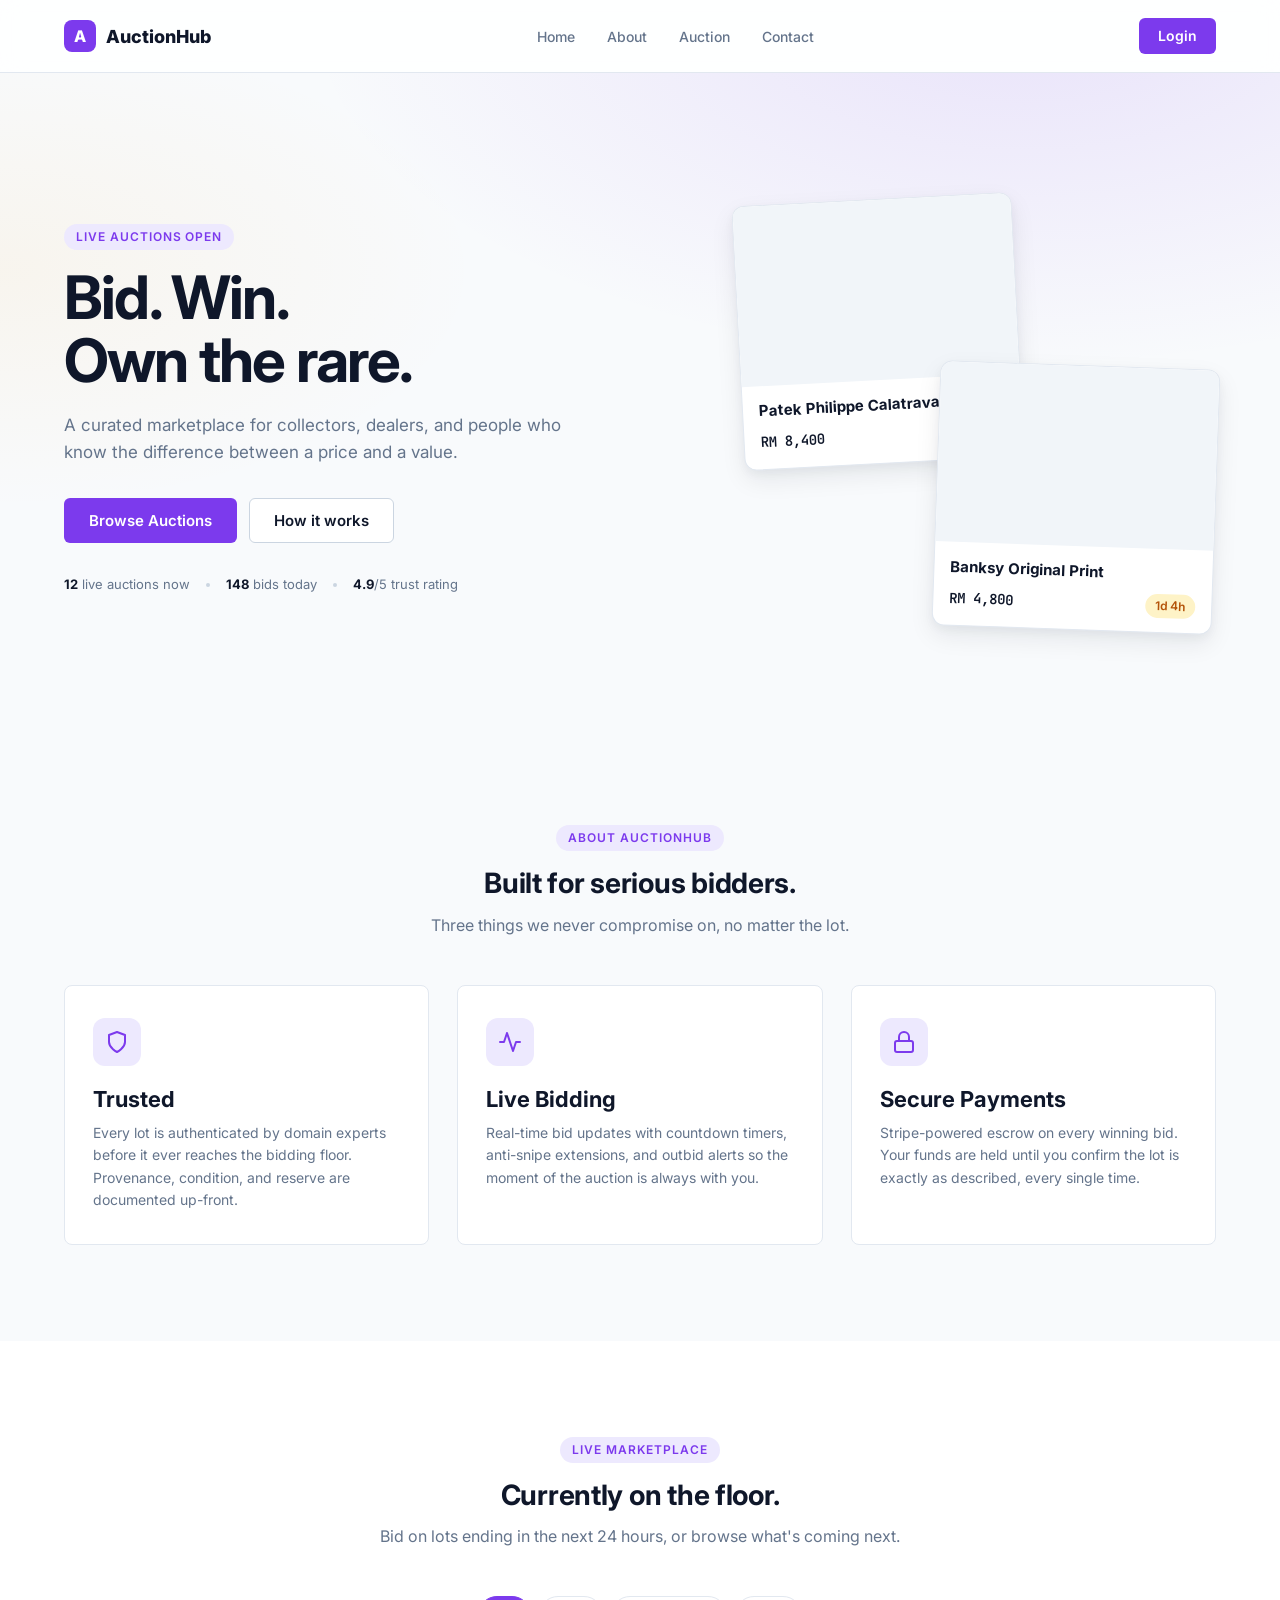
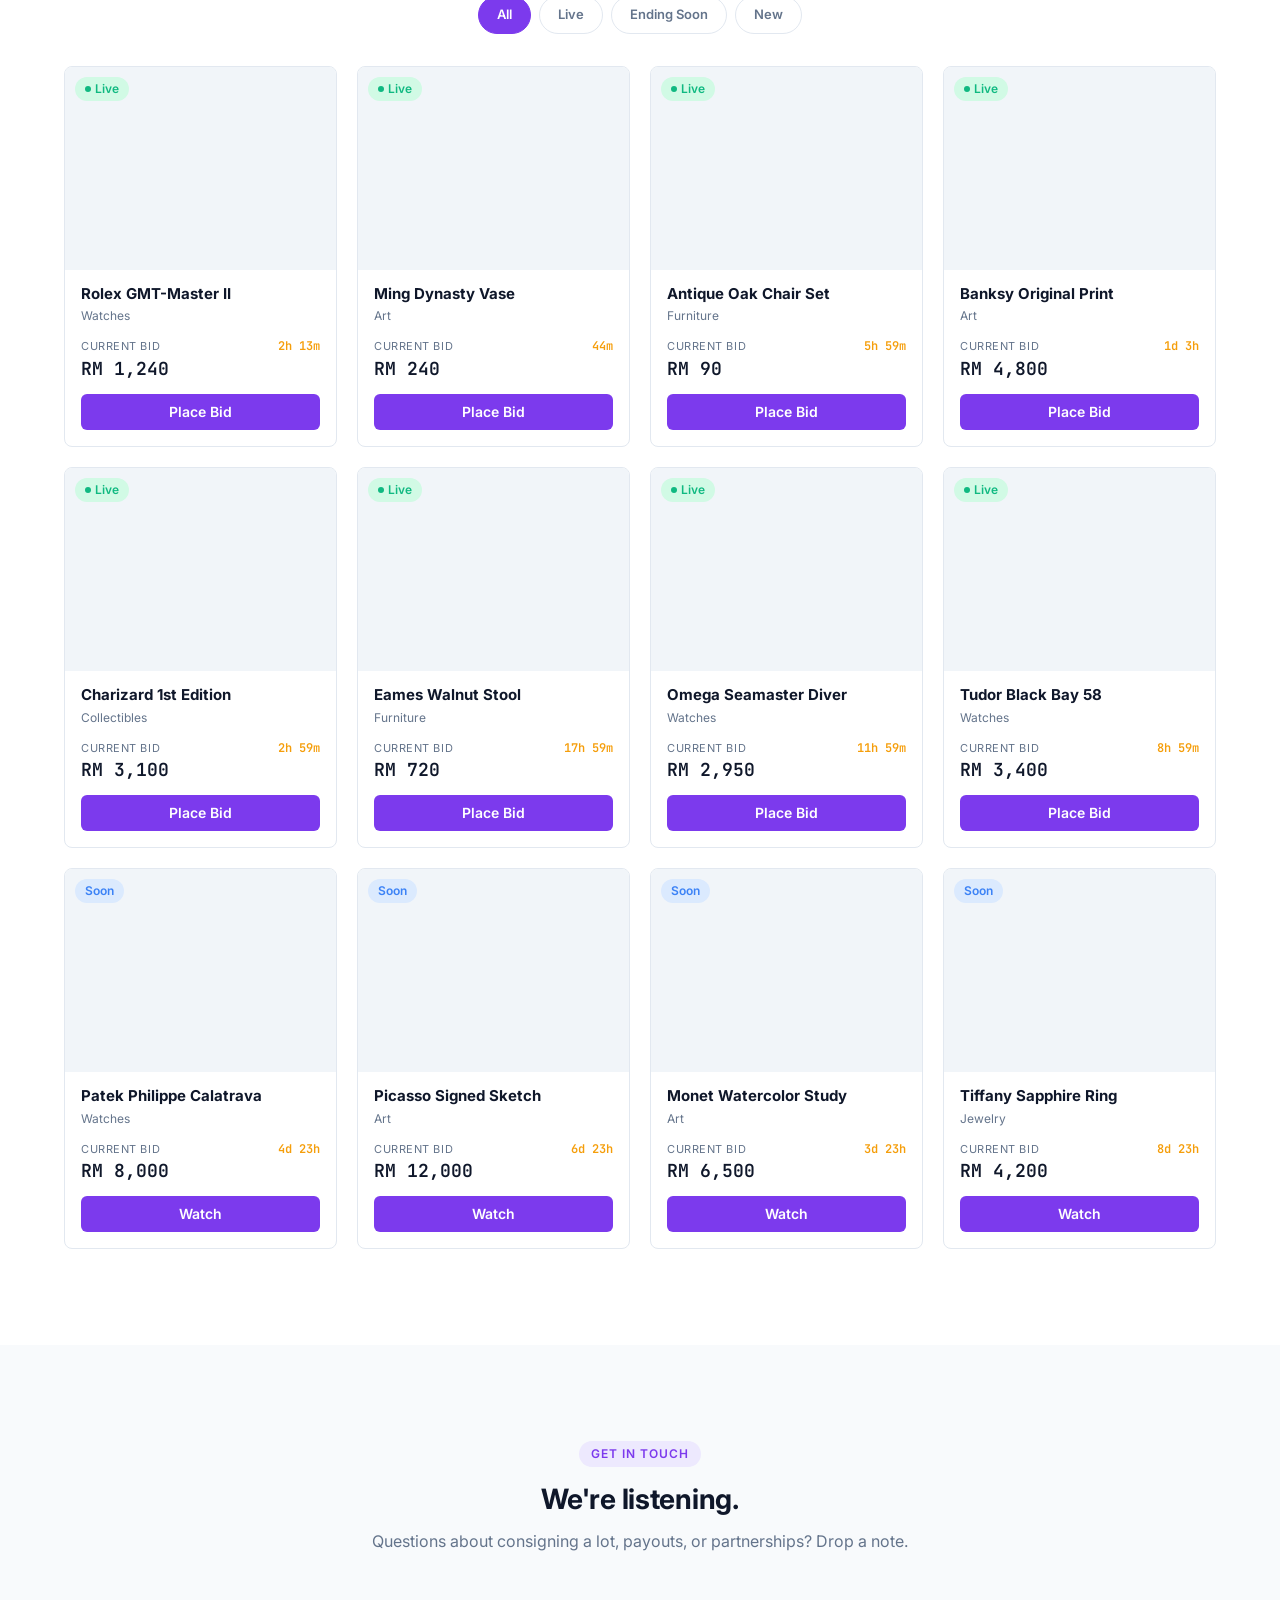
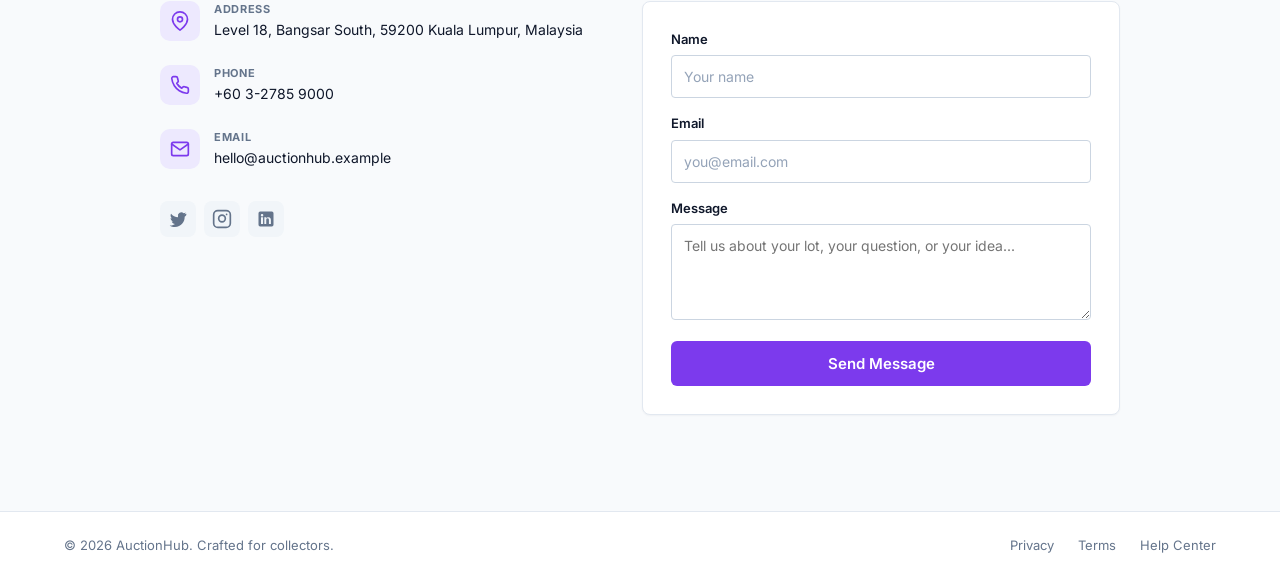
==== admin/auctions.html @ 9afc7650 "[Phase 4/Task 4] Auctions HTML - Live/Scheduled/Ended tabs, clickable rows, detail modal with bid hi" ====
<!DOCTYPE html>
<html lang="en">
<head>
  <meta charset="UTF-8" />
  <meta name="viewport" content="width=device-width, initial-scale=1.0" />
  <title>Auctions — AuctionHub Admin</title>

  <link rel="preconnect" href="https://fonts.googleapis.com" />
  <link rel="preconnect" href="https://fonts.gstatic.com" crossorigin />
  <link href="https://fonts.googleapis.com/css2?family=Inter:wght@400;500;600;700;800&family=JetBrains+Mono:wght@400;500;600&display=swap" rel="stylesheet" />

  <link rel="stylesheet" href="../assets/css/shared.css" />
  <link rel="stylesheet" href="../assets/css/admin.css" />

  <script src="../assets/js/auth.js"></script>
  <script>guardAdmin();</script>
</head>
<body>

<div class="app">

  <div class="sidebar-backdrop" id="sidebar-backdrop"></div>
  <aside class="sidebar" id="sidebar">
    <div class="sidebar-brand"><span class="brand-mark">A</span><span>AuctionHub</span></div>
    <nav class="sidebar-nav">
      <a class="snav-item" href="dashboard.html"><svg class="icon" viewBox="0 0 24 24" fill="none" stroke="currentColor" stroke-width="2" stroke-linecap="round" stroke-linejoin="round"><path d="m3 9 9-7 9 7v11a2 2 0 0 1-2 2H5a2 2 0 0 1-2-2z"/><polyline points="9 22 9 12 15 12 15 22"/></svg>Main</a>
      <a class="snav-item" href="analytics.html"><svg class="icon" viewBox="0 0 24 24" fill="none" stroke="currentColor" stroke-width="2" stroke-linecap="round" stroke-linejoin="round"><line x1="12" y1="20" x2="12" y2="10"/><line x1="18" y1="20" x2="18" y2="4"/><line x1="6" y1="20" x2="6" y2="16"/></svg>Analytics</a>
      <a class="snav-item" href="products.html"><svg class="icon" viewBox="0 0 24 24" fill="none" stroke="currentColor" stroke-width="2" stroke-linecap="round" stroke-linejoin="round"><path d="M21 16V8a2 2 0 0 0-1-1.73l-7-4a2 2 0 0 0-2 0l-7 4A2 2 0 0 0 3 8v8a2 2 0 0 0 1 1.73l7 4a2 2 0 0 0 2 0l7-4A2 2 0 0 0 21 16z"/><polyline points="3.27 6.96 12 12.01 20.73 6.96"/><line x1="12" y1="22.08" x2="12" y2="12"/></svg>Products</a>
      <a class="snav-item is-active" href="auctions.html"><svg class="icon" viewBox="0 0 24 24" fill="none" stroke="currentColor" stroke-width="2" stroke-linecap="round" stroke-linejoin="round"><path d="m14 13-7.5 7.5c-.83.83-2.17.83-3 0a2.12 2.12 0 0 1 0-3L11 10"/><path d="m16 16 6-6"/><path d="m8 8 6-6"/><path d="m9 7 8 8"/><path d="m21 11-8-8"/></svg>Auctions</a>
      <a class="snav-item" href="orders.html"><svg class="icon" viewBox="0 0 24 24" fill="none" stroke="currentColor" stroke-width="2" stroke-linecap="round" stroke-linejoin="round"><path d="M14 2H6a2 2 0 0 0-2 2v16a2 2 0 0 0 2 2h12a2 2 0 0 0 2-2V8z"/><polyline points="14 2 14 8 20 8"/><line x1="16" y1="13" x2="8" y2="13"/><line x1="16" y1="17" x2="8" y2="17"/><polyline points="10 9 9 9 8 9"/></svg>Orders</a>
      <a class="snav-item" href="settings.html"><svg class="icon" viewBox="0 0 24 24" fill="none" stroke="currentColor" stroke-width="2" stroke-linecap="round" stroke-linejoin="round"><circle cx="12" cy="12" r="3"/><path d="M19.4 15a1.65 1.65 0 0 0 .33 1.82l.06.06a2 2 0 0 1 0 2.83 2 2 0 0 1-2.83 0l-.06-.06a1.65 1.65 0 0 0-1.82-.33 1.65 1.65 0 0 0-1 1.51V21a2 2 0 0 1-2 2 2 2 0 0 1-2-2v-.09A1.65 1.65 0 0 0 9 19.4a1.65 1.65 0 0 0-1.82.33l-.06.06a2 2 0 0 1-2.83 0 2 2 0 0 1 0-2.83l.06-.06a1.65 1.65 0 0 0 .33-1.82 1.65 1.65 0 0 0-1.51-1H3a2 2 0 0 1-2-2 2 2 0 0 1 2-2h.09A1.65 1.65 0 0 0 4.6 9a1.65 1.65 0 0 0-.33-1.82l-.06-.06a2 2 0 0 1 0-2.83 2 2 0 0 1 2.83 0l.06.06a1.65 1.65 0 0 0 1.82.33H9a1.65 1.65 0 0 0 1-1.51V3a2 2 0 0 1 2-2 2 2 0 0 1 2 2v.09a1.65 1.65 0 0 0 1 1.51 1.65 1.65 0 0 0 1.82-.33l.06-.06a2 2 0 0 1 2.83 0 2 2 0 0 1 0 2.83l-.06.06a1.65 1.65 0 0 0-.33 1.82V9a1.65 1.65 0 0 0 1.51 1H21a2 2 0 0 1 2 2 2 2 0 0 1-2 2h-.09a1.65 1.65 0 0 0-1.51 1z"/></svg>Settings</a>
    </nav>
    <div class="sidebar-foot">
      <div class="user-chip">
        <div class="user-avatar" id="user-initial">A</div>
        <div class="user-info">
          <div class="user-name" id="user-email">admin@gmail.com</div>
          <div class="user-role">Administrator</div>
        </div>
        <button class="logout-btn" id="logout-btn" aria-label="Logout"><svg class="icon" viewBox="0 0 24 24" fill="none" stroke="currentColor" stroke-width="2" stroke-linecap="round" stroke-linejoin="round"><path d="M9 21H5a2 2 0 0 1-2-2V5a2 2 0 0 1 2-2h4"/><polyline points="16 17 21 12 16 7"/><line x1="21" y1="12" x2="9" y2="12"/></svg></button>
      </div>
    </div>
  </aside>

  <div class="main">
    <header class="topbar">
      <div class="topbar-left">
        <button class="menu-trigger" id="menu-trigger" aria-label="Open menu"><svg class="icon" viewBox="0 0 24 24" fill="none" stroke="currentColor" stroke-width="2" stroke-linecap="round" stroke-linejoin="round"><line x1="3" y1="12" x2="21" y2="12"/><line x1="3" y1="6" x2="21" y2="6"/><line x1="3" y1="18" x2="21" y2="18"/></svg></button>
        <div>
          <div class="topbar-title">Auctions</div>
          <div class="topbar-crumbs">Admin <span>›</span> Auctions</div>
        </div>
      </div>
      <div class="topbar-right">
        <button class="btn btn-primary"><svg class="icon-sm" viewBox="0 0 24 24" fill="none" stroke="currentColor" stroke-width="2.5" stroke-linecap="round" stroke-linejoin="round"><line x1="12" y1="5" x2="12" y2="19"/><line x1="5" y1="12" x2="19" y2="12"/></svg> New Auction</button>
      </div>
    </header>

    <main class="page">

      <div class="tabs" id="auction-tabs">
        <button class="tab is-active" data-tab="live">Live <span class="tab-count" id="count-live">0</span></button>
        <button class="tab" data-tab="scheduled">Scheduled <span class="tab-count" id="count-scheduled">0</span></button>
        <button class="tab" data-tab="ended">Ended <span class="tab-count" id="count-ended">0</span></button>
      </div>

      <section class="panel">
        <div class="panel-body" style="padding:0">
          <table class="atable">
            <thead>
              <tr>
                <th>Item</th>
                <th>Start</th>
                <th>Current Bid</th>
                <th>Bids</th>
                <th>Time</th>
                <th>Status</th>
              </tr>
            </thead>
            <tbody id="auctions-tbody"></tbody>
          </table>
        </div>
      </section>

    </main>
  </div>
</div>

<!-- Auction Detail Modal -->
<div class="modal-backdrop" id="auction-detail-modal">
  <div class="modal modal-lg" role="dialog" aria-modal="true">
    <div class="modal-header">
      <span class="modal-title">Auction Detail</span>
      <button class="modal-close" data-close-detail aria-label="Close">
        <svg class="icon" viewBox="0 0 24 24" fill="none" stroke="currentColor" stroke-width="2" stroke-linecap="round" stroke-linejoin="round"><line x1="18" y1="6" x2="6" y2="18"/><line x1="6" y1="6" x2="18" y2="18"/></svg>
      </button>
    </div>
    <div class="modal-body" id="detail-body"></div>
    <div class="modal-footer">
      <button class="btn btn-secondary" data-close-detail>Close</button>
      <button class="btn btn-danger" id="end-auction">End Auction Early</button>
    </div>
  </div>
</div>

<div class="toast-host" id="toast-host"></div>

<script src="../assets/js/data.js"></script>
<script src="../assets/js/admin.js"></script>
<script>
  let activeTab = "live";
  let activeDetailId = null;

  document.addEventListener("DOMContentLoaded", function () {
    bootstrapAdminShell();
    initAuctionsPage();
  });

  function initAuctionsPage() {
    /* Tab counts */
    document.getElementById("count-live").textContent      = AUCTIONS.filter(a => a.status === "live").length;
    document.getElementById("count-scheduled").textContent = AUCTIONS.filter(a => a.status === "scheduled").length;
    document.getElementById("count-ended").textContent     = AUCTIONS.filter(a => a.status === "ended").length;

    document.getElementById("auction-tabs").addEventListener("click", function (e) {
      const t = e.target.closest(".tab");
      if (!t) return;
      document.querySelectorAll(".tab").forEach(x => x.classList.remove("is-active"));
      t.classList.add("is-active");
      activeTab = t.getAttribute("data-tab");
      paint();
    });

    bindModalCloseTriggers("auction-detail-modal", "data-close-detail");

    document.getElementById("end-auction").addEventListener("click", function () {
      if (!activeDetailId) return;
      const a = findAuction(activeDetailId);
      if (a && a.status === "live") {
        a.status = "ended";
        a.endsAt = Date.now();
        showToast("Auction ended.", "success");
      }
      closeModal("auction-detail-modal");
      paint();
    });

    paint();
  }

  function paint() {
    const list = AUCTIONS.filter(a => a.status === activeTab);
    document.getElementById("auctions-tbody").innerHTML = list.map(function (a) {
      const product = findProduct(a.productId);
      if (!product) return "";
      return [
        '<tr class="row-clickable" data-detail="' + a.id + '">',
          '<td><div class="item-cell">',
            '<div class="item-thumb" style="background-image:url(\'' + product.image + '\')"></div>',
            '<div><div style="font-weight:600">' + escapeHtmlAdmin(product.name) + '</div>',
            '<div class="text-xs text-muted">' + escapeHtmlAdmin(product.category) + '</div></div>',
          '</div></td>',
          '<td class="num">' + formatRMFull(product.startingBid) + '</td>',
          '<td class="num text-primary font-bold">' + formatRMFull(a.currentBid) + '</td>',
          '<td class="num">' + a.bidCount + '</td>',
          '<td class="num">' + (a.status === "live" ? timeLeft(a.endsAt) : a.status === "scheduled" ? "Starts " + timeLeft(a.startsAt) : "Ended") + '</td>',
          '<td>' + statusPill(a.status) + '</td>',
        '</tr>'
      ].join("");
    }).join("");

    document.querySelectorAll("[data-detail]").forEach(function (row) {
      row.addEventListener("click", function () {
        openDetail(row.getAttribute("data-detail"));
      });
    });
  }

  function openDetail(id) {
    const a = findAuction(id);
    if (!a) return;
    const product = findProduct(a.productId);
    const bids = bidsForAuction(id);
    activeDetailId = id;

    const body = document.getElementById("detail-body");
    body.innerHTML = [
      '<div class="bid-context" style="margin-bottom:20px">',
        '<div class="bid-context-img" style="background-image:url(\'' + product.image + '\')"></div>',
        '<div class="bid-context-body">',
          '<div class="bid-context-title">' + escapeHtmlAdmin(product.name) + '</div>',
          '<div class="bid-context-meta">',
            '<div>Current bid: <strong>' + formatRMFull(a.currentBid) + '</strong></div>',
            '<div>Total bids: <strong>' + a.bidCount + '</strong></div>',
            '<div>Status: <strong>' + a.status + '</strong></div>',
          '</div>',
        '</div>',
      '</div>',
      '<h5 style="margin-bottom:12px">Bid History (' + bids.length + ')</h5>',
      bids.length === 0 ? '<div class="text-muted text-sm">No bids yet.</div>' : (
        '<div style="max-height:280px;overflow:auto">' +
        bids.map(function (b) {
          const u = findUser(b.userId);
          return '<div class="es-item">' +
            '<div class="user-avatar">' + (u ? u.username[0].toUpperCase() : "?") + '</div>' +
            '<div class="es-body">' +
              '<div class="es-title">' + (u ? escapeHtmlAdmin(u.username) : "anonymous") + '</div>' +
              '<div class="es-meta">' + timeAgo(b.placedAt) + '</div>' +
            '</div>' +
            '<div class="num font-bold">' + formatRMFull(b.amount) + '</div>' +
          '</div>';
        }).join("") +
        '</div>'
      )
    ].join("");

    document.getElementById("end-auction").style.display = (a.status === "live") ? "" : "none";
    openModal("auction-detail-modal");
  }
</script>

</body>
</html>
---- assets/css/shared.css ----
/* =========================================================
   AuctionHub — Shared Styles
   Reset + design tokens + base typography + buttons + utilities
   ========================================================= */

/* ---------- Reset ---------- */
*, *::before, *::after { box-sizing: border-box; }
* { margin: 0; padding: 0; }
html { -webkit-text-size-adjust: 100%; scroll-behavior: smooth; }
body { line-height: 1.5; -webkit-font-smoothing: antialiased; }
img, picture, video, canvas, svg { display: block; max-width: 100%; }
input, button, textarea, select { font: inherit; color: inherit; }
button { background: none; border: none; cursor: pointer; }
a { color: inherit; text-decoration: none; }
ul, ol { list-style: none; }
table { border-collapse: collapse; width: 100%; }

/* ---------- Design Tokens ---------- */
:root {
  /* Colors */
  --primary:        #7C3AED;
  --primary-dark:   #6D28D9;
  --primary-light:  #EDE9FE;
  --text:           #0F172A;
  --text-muted:     #64748B;
  --text-subtle:    #94A3B8;
  --bg:             #F8FAFC;
  --surface:        #FFFFFF;
  --surface-2:      #F1F5F9;
  --border:         #E2E8F0;
  --border-strong:  #CBD5E1;
  --success:        #10B981;
  --success-bg:     #D1FAE5;
  --warning:        #F59E0B;
  --warning-bg:     #FEF3C7;
  --danger:         #EF4444;
  --danger-bg:      #FEE2E2;
  --info:           #3B82F6;
  --info-bg:        #DBEAFE;

  /* Typography */
  --font-body: "Inter", system-ui, -apple-system, "Segoe UI", Roboto, sans-serif;
  --font-mono: "JetBrains Mono", ui-monospace, "SF Mono", Menlo, monospace;

  /* Radii */
  --r-input:  4px;
  --r-btn:    6px;
  --r-card:   8px;
  --r-pill:   999px;

  /* Shadows */
  --shadow-sm:  0 1px 2px rgba(15, 23, 42, 0.04);
  --shadow:     0 1px 3px rgba(15, 23, 42, 0.06), 0 1px 2px rgba(15, 23, 42, 0.04);
  --shadow-md:  0 4px 6px rgba(15, 23, 42, 0.05), 0 2px 4px rgba(15, 23, 42, 0.04);
  --shadow-lg:  0 10px 25px rgba(15, 23, 42, 0.08), 0 4px 10px rgba(15, 23, 42, 0.04);

  /* Layout */
  --sidebar-w:  240px;
  --topbar-h:   64px;
  --container:  1200px;

  /* Transitions */
  --t-fast:  120ms ease;
  --t:       180ms ease;
}

/* ---------- Base typography ---------- */
body {
  font-family: var(--font-body);
  color: var(--text);
  background: var(--bg);
  font-size: 14px;
}

h1, h2, h3, h4, h5, h6 {
  font-weight: 700;
  line-height: 1.2;
  color: var(--text);
}
h1 { font-size: 2.25rem; letter-spacing: -0.02em; }
h2 { font-size: 1.75rem; letter-spacing: -0.01em; }
h3 { font-size: 1.375rem; }
h4 { font-size: 1.125rem; }
h5 { font-size: 1rem; }
h6 { font-size: 0.875rem; text-transform: uppercase; letter-spacing: 0.05em; color: var(--text-muted); }

p { color: var(--text); }
small { font-size: 0.8125rem; color: var(--text-muted); }

.mono, code, kbd { font-family: var(--font-mono); }
.price { font-family: var(--font-mono); font-weight: 600; }

/* ---------- Buttons ---------- */
.btn {
  display: inline-flex;
  align-items: center;
  justify-content: center;
  gap: 8px;
  padding: 10px 18px;
  border-radius: var(--r-btn);
  font-size: 14px;
  font-weight: 600;
  line-height: 1;
  border: 1px solid transparent;
  transition: background var(--t), border-color var(--t), color var(--t), transform var(--t-fast);
  white-space: nowrap;
}
.btn:active { transform: translateY(1px); }
.btn:disabled { opacity: 0.5; cursor: not-allowed; }

.btn-primary {
  background: var(--primary);
  color: #fff;
}
.btn-primary:hover { background: var(--primary-dark); }

.btn-secondary {
  background: var(--surface);
  color: var(--text);
  border-color: var(--border-strong);
}
.btn-secondary:hover { background: var(--surface-2); }

.btn-ghost {
  background: transparent;
  color: var(--text-muted);
}
.btn-ghost:hover { background: var(--surface-2); color: var(--text); }

.btn-danger {
  background: var(--danger);
  color: #fff;
}
.btn-danger:hover { background: #DC2626; }

.btn-sm { padding: 6px 12px; font-size: 13px; }
.btn-lg { padding: 14px 24px; font-size: 15px; }
.btn-icon { padding: 8px; width: 36px; height: 36px; }

/* ---------- Inputs ---------- */
.input, .select, .textarea {
  width: 100%;
  padding: 10px 12px;
  font-size: 14px;
  color: var(--text);
  background: var(--surface);
  border: 1px solid var(--border-strong);
  border-radius: var(--r-input);
  transition: border-color var(--t), box-shadow var(--t);
}
.input:focus, .select:focus, .textarea:focus {
  outline: none;
  border-color: var(--primary);
  box-shadow: 0 0 0 3px rgba(124, 58, 237, 0.15);
}
.input::placeholder { color: var(--text-subtle); }
.textarea { resize: vertical; min-height: 96px; }

.label {
  display: block;
  font-size: 13px;
  font-weight: 600;
  color: var(--text);
  margin-bottom: 6px;
}

.field { margin-bottom: 16px; }
.field-help { font-size: 12px; color: var(--text-muted); margin-top: 4px; }
.field-error { font-size: 12px; color: var(--danger); margin-top: 6px; }

.checkbox-row {
  display: inline-flex;
  align-items: center;
  gap: 8px;
  font-size: 14px;
  cursor: pointer;
}
.checkbox-row input[type="checkbox"] {
  width: 16px;
  height: 16px;
  accent-color: var(--primary);
  cursor: pointer;
}

/* ---------- Cards ---------- */
.card {
  background: var(--surface);
  border: 1px solid var(--border);
  border-radius: var(--r-card);
  padding: 20px;
  box-shadow: var(--shadow-sm);
}
.card-title {
  font-size: 0.875rem;
  font-weight: 600;
  color: var(--text-muted);
  text-transform: uppercase;
  letter-spacing: 0.04em;
  margin-bottom: 12px;
}

/* ---------- Badges ---------- */
.badge {
  display: inline-flex;
  align-items: center;
  gap: 4px;
  padding: 3px 10px;
  font-size: 12px;
  font-weight: 600;
  border-radius: var(--r-pill);
  background: var(--surface-2);
  color: var(--text-muted);
}
.badge-success { background: var(--success-bg); color: var(--success); }
.badge-warning { background: var(--warning-bg); color: #B45309; }
.badge-danger  { background: var(--danger-bg);  color: var(--danger); }
.badge-info    { background: var(--info-bg);    color: var(--info); }
.badge-primary { background: var(--primary-light); color: var(--primary-dark); }

.badge-dot {
  width: 6px;
  height: 6px;
  border-radius: 50%;
  background: currentColor;
}

/* ---------- Layout utilities ---------- */
.container {
  width: 100%;
  max-width: var(--container);
  margin: 0 auto;
  padding: 0 24px;
}

.flex { display: flex; }
.flex-col { display: flex; flex-direction: column; }
.items-center { align-items: center; }
.items-start { align-items: flex-start; }
.justify-between { justify-content: space-between; }
.justify-center { justify-content: center; }
.justify-end { justify-content: flex-end; }
.flex-1 { flex: 1; }
.flex-wrap { flex-wrap: wrap; }
.grid { display: grid; }
.hidden { display: none !important; }

.gap-1 { gap: 4px; }
.gap-2 { gap: 8px; }
.gap-3 { gap: 12px; }
.gap-4 { gap: 16px; }
.gap-6 { gap: 24px; }
.gap-8 { gap: 32px; }

.mt-1 { margin-top: 4px; }
.mt-2 { margin-top: 8px; }
.mt-4 { margin-top: 16px; }
.mt-6 { margin-top: 24px; }
.mt-8 { margin-top: 32px; }

.mb-1 { margin-bottom: 4px; }
.mb-2 { margin-bottom: 8px; }
.mb-4 { margin-bottom: 16px; }
.mb-6 { margin-bottom: 24px; }
.mb-8 { margin-bottom: 32px; }

.text-muted { color: var(--text-muted); }
.text-subtle { color: var(--text-subtle); }
.text-primary { color: var(--primary); }
.text-success { color: var(--success); }
.text-warning { color: var(--warning); }
.text-danger { color: var(--danger); }

.text-sm { font-size: 13px; }
.text-xs { font-size: 12px; }
.text-lg { font-size: 16px; }
.text-xl { font-size: 18px; }

.font-bold { font-weight: 700; }
.font-semibold { font-weight: 600; }
.font-medium { font-weight: 500; }

.text-center { text-align: center; }
.text-right { text-align: right; }

/* ---------- Tables ---------- */
.table {
  width: 100%;
  background: var(--surface);
  border: 1px solid var(--border);
  border-radius: var(--r-card);
  overflow: hidden;
}
.table th {
  text-align: left;
  font-size: 12px;
  font-weight: 600;
  text-transform: uppercase;
  letter-spacing: 0.04em;
  color: var(--text-muted);
  padding: 12px 16px;
  background: var(--surface-2);
  border-bottom: 1px solid var(--border);
}
.table td {
  padding: 14px 16px;
  font-size: 14px;
  color: var(--text);
  border-bottom: 1px solid var(--border);
}
.table tr:last-child td { border-bottom: none; }
.table tbody tr { transition: background var(--t-fast); }
.table tbody tr:hover { background: var(--surface-2); cursor: default; }
.table .row-clickable { cursor: pointer; }

/* ---------- Modal ---------- */
.modal-backdrop {
  position: fixed;
  inset: 0;
  background: rgba(15, 23, 42, 0.45);
  display: none;
  align-items: center;
  justify-content: center;
  z-index: 1000;
  padding: 16px;
  animation: fadeIn 160ms ease;
}
.modal-backdrop.is-open { display: flex; }
.modal {
  background: var(--surface);
  border-radius: var(--r-card);
  box-shadow: var(--shadow-lg);
  width: 100%;
  max-width: 420px;
  max-height: calc(100vh - 32px);
  overflow: auto;
  animation: slideUp 180ms ease;
}
.modal-lg { max-width: 640px; }
.modal-header {
  display: flex;
  align-items: center;
  justify-content: space-between;
  padding: 20px 24px 12px;
}
.modal-title { font-size: 1.125rem; font-weight: 700; }
.modal-close {
  width: 32px; height: 32px;
  display: inline-flex; align-items: center; justify-content: center;
  border-radius: var(--r-btn);
  color: var(--text-muted);
  transition: background var(--t-fast);
}
.modal-close:hover { background: var(--surface-2); color: var(--text); }
.modal-body { padding: 12px 24px 24px; }
.modal-footer {
  display: flex;
  gap: 12px;
  justify-content: flex-end;
  padding: 16px 24px 20px;
  border-top: 1px solid var(--border);
}

@keyframes fadeIn { from { opacity: 0; } to { opacity: 1; } }
@keyframes slideUp {
  from { opacity: 0; transform: translateY(8px); }
  to   { opacity: 1; transform: translateY(0); }
}

/* ---------- Toast ---------- */
.toast-host {
  position: fixed;
  bottom: 24px; right: 24px;
  display: flex; flex-direction: column; gap: 8px;
  z-index: 1100;
}
.toast {
  background: var(--text);
  color: #fff;
  padding: 12px 18px;
  border-radius: var(--r-btn);
  font-size: 14px;
  box-shadow: var(--shadow-lg);
  animation: slideUp 180ms ease;
}
.toast-success { background: var(--success); }
.toast-danger  { background: var(--danger); }

/* ---------- Misc ---------- */
.divider {
  height: 1px;
  background: var(--border);
  margin: 16px 0;
}

.icon { width: 20px; height: 20px; flex-shrink: 0; }
.icon-sm { width: 16px; height: 16px; }
.icon-lg { width: 24px; height: 24px; }

.sr-only {
  position: absolute;
  width: 1px; height: 1px;
  padding: 0; margin: -1px;
  overflow: hidden; clip: rect(0, 0, 0, 0);
  border: 0;
}
---- assets/css/admin.css ----
/* =========================================================
   AuctionHub — Admin Shell Styles
   Sidebar + topbar + page body + cards + tables + tabs.
   Inherits design tokens from shared.css.
   ========================================================= */

/* ---------- App Shell ---------- */
.app {
  display: flex;
  min-height: 100vh;
  background: var(--bg);
}

/* ---------- Sidebar ---------- */
.sidebar {
  width: var(--sidebar-w);
  flex-shrink: 0;
  background: var(--surface);
  border-right: 1px solid var(--border);
  display: flex;
  flex-direction: column;
  position: sticky;
  top: 0;
  height: 100vh;
}

.sidebar-brand {
  display: flex;
  align-items: center;
  gap: 10px;
  padding: 20px 20px 24px;
  font-weight: 800;
  font-size: 17px;
  color: var(--text);
  border-bottom: 1px solid var(--border);
}
.sidebar-brand .brand-mark {
  width: 32px; height: 32px;
  display: inline-flex; align-items: center; justify-content: center;
  background: var(--primary);
  color: #fff;
  border-radius: 8px;
  font-weight: 800;
  font-size: 16px;
}

.sidebar-nav {
  flex: 1;
  padding: 12px 12px;
  display: flex;
  flex-direction: column;
  gap: 2px;
  overflow-y: auto;
}

.snav-item {
  display: flex;
  align-items: center;
  gap: 12px;
  padding: 10px 12px;
  border-radius: var(--r-btn);
  font-size: 14px;
  font-weight: 500;
  color: var(--text-muted);
  transition: background var(--t), color var(--t);
}
.snav-item:hover {
  background: var(--surface-2);
  color: var(--text);
}
.snav-item.is-active {
  background: var(--primary-light);
  color: var(--primary-dark);
  font-weight: 700;
}
.snav-item .icon { color: currentColor; }

.snav-section {
  padding: 18px 12px 8px;
  font-size: 11px;
  font-weight: 700;
  text-transform: uppercase;
  letter-spacing: 0.06em;
  color: var(--text-subtle);
}

.sidebar-foot {
  padding: 14px 12px;
  border-top: 1px solid var(--border);
}
.user-chip {
  display: flex;
  align-items: center;
  gap: 10px;
  padding: 8px 10px;
  border-radius: var(--r-btn);
}
.user-avatar {
  width: 34px; height: 34px;
  border-radius: 50%;
  background: var(--primary-light);
  color: var(--primary);
  display: inline-flex; align-items: center; justify-content: center;
  font-weight: 700;
  font-size: 14px;
  flex-shrink: 0;
}
.user-info { flex: 1; min-width: 0; }
.user-name {
  font-size: 13px;
  font-weight: 600;
  color: var(--text);
  overflow: hidden;
  text-overflow: ellipsis;
  white-space: nowrap;
}
.user-role { font-size: 11px; color: var(--text-muted); }

.logout-btn {
  width: 32px; height: 32px;
  display: inline-flex; align-items: center; justify-content: center;
  border-radius: var(--r-btn);
  color: var(--text-muted);
  transition: background var(--t-fast), color var(--t-fast);
}
.logout-btn:hover { background: var(--danger-bg); color: var(--danger); }

/* ---------- Main Column ---------- */
.main {
  flex: 1;
  min-width: 0;
  display: flex;
  flex-direction: column;
}

/* ---------- Topbar ---------- */
.topbar {
  height: var(--topbar-h);
  background: var(--surface);
  border-bottom: 1px solid var(--border);
  display: flex;
  align-items: center;
  justify-content: space-between;
  padding: 0 28px;
  position: sticky;
  top: 0;
  z-index: 30;
}
.topbar-left { display: flex; align-items: center; gap: 16px; }
.topbar-title {
  font-size: 17px;
  font-weight: 700;
  color: var(--text);
}
.topbar-crumbs {
  display: flex;
  align-items: center;
  gap: 6px;
  font-size: 13px;
  color: var(--text-muted);
}
.topbar-right {
  display: flex;
  align-items: center;
  gap: 10px;
}
.topbar-icon-btn {
  width: 36px; height: 36px;
  display: inline-flex; align-items: center; justify-content: center;
  border-radius: var(--r-btn);
  color: var(--text-muted);
  transition: background var(--t-fast), color var(--t-fast);
  position: relative;
}
.topbar-icon-btn:hover { background: var(--surface-2); color: var(--text); }
.topbar-icon-btn .dot-notify {
  position: absolute;
  top: 8px; right: 8px;
  width: 8px; height: 8px;
  background: var(--danger);
  border: 2px solid var(--surface);
  border-radius: 50%;
}

/* Mobile sidebar trigger (hidden on desktop) */
.menu-trigger {
  display: none;
  width: 36px; height: 36px;
  align-items: center; justify-content: center;
  border-radius: var(--r-btn);
  color: var(--text);
}

/* ---------- Page body ---------- */
.page {
  padding: 28px;
  flex: 1;
  overflow-y: auto;
}
.page-head {
  display: flex;
  align-items: flex-end;
  justify-content: space-between;
  gap: 16px;
  flex-wrap: wrap;
  margin-bottom: 24px;
}
.page-greeting { font-size: 15px; color: var(--text-muted); margin-top: 4px; }

/* ---------- Stat cards ---------- */
.stats {
  display: grid;
  grid-template-columns: repeat(4, 1fr);
  gap: 16px;
  margin-bottom: 24px;
}
.stat-card {
  background: var(--surface);
  border: 1px solid var(--border);
  border-radius: var(--r-card);
  padding: 18px 20px;
  position: relative;
  overflow: hidden;
}
.stat-label {
  font-size: 12px;
  font-weight: 600;
  color: var(--text-muted);
  text-transform: uppercase;
  letter-spacing: 0.04em;
  margin-bottom: 8px;
  display: flex;
  align-items: center;
  gap: 8px;
}
.stat-value {
  font-size: 28px;
  font-weight: 800;
  color: var(--text);
  line-height: 1.1;
  font-family: var(--font-mono);
}
.stat-delta {
  font-size: 12px;
  font-weight: 600;
  margin-top: 8px;
  display: inline-flex;
  align-items: center;
  gap: 4px;
}
.stat-delta-up   { color: var(--success); }
.stat-delta-down { color: var(--danger); }

.stat-icon {
  position: absolute;
  top: 16px; right: 16px;
  width: 36px; height: 36px;
  display: inline-flex; align-items: center; justify-content: center;
  background: var(--primary-light);
  color: var(--primary);
  border-radius: 10px;
}

/* ---------- Two-column layout ---------- */
.cols-7-3 {
  display: grid;
  grid-template-columns: 7fr 3fr;
  gap: 16px;
}

/* ---------- Panel (titled card) ---------- */
.panel {
  background: var(--surface);
  border: 1px solid var(--border);
  border-radius: var(--r-card);
  overflow: hidden;
  display: flex;
  flex-direction: column;
}
.panel-head {
  display: flex;
  align-items: center;
  justify-content: space-between;
  padding: 16px 20px;
  border-bottom: 1px solid var(--border);
}
.panel-title { font-size: 15px; font-weight: 700; }
.panel-body { padding: 4px 0; }
.panel-foot {
  padding: 12px 20px;
  border-top: 1px solid var(--border);
  font-size: 13px;
  color: var(--text-muted);
  text-align: center;
}

/* ---------- Admin Tables ---------- */
.atable {
  width: 100%;
  border-collapse: collapse;
}
.atable th {
  text-align: left;
  font-size: 11px;
  font-weight: 700;
  text-transform: uppercase;
  letter-spacing: 0.04em;
  color: var(--text-muted);
  padding: 10px 20px;
  background: transparent;
  border-bottom: 1px solid var(--border);
}
.atable td {
  padding: 12px 20px;
  font-size: 14px;
  color: var(--text);
  border-bottom: 1px solid var(--border);
  vertical-align: middle;
}
.atable tbody tr:last-child td { border-bottom: none; }
.atable tbody tr { transition: background var(--t-fast); }
.atable tbody tr:hover { background: var(--surface-2); }
.atable .num { font-family: var(--font-mono); font-weight: 600; }
.atable .item-cell {
  display: flex;
  align-items: center;
  gap: 10px;
}
.atable .item-thumb {
  width: 36px; height: 36px;
  border-radius: 6px;
  background-size: cover;
  background-position: center;
  background-color: var(--surface-2);
  flex-shrink: 0;
}
.atable .user-cell {
  display: flex;
  align-items: center;
  gap: 8px;
}
.atable .user-cell .user-avatar {
  width: 28px; height: 28px;
  font-size: 12px;
}

/* ---------- Ending-soon list ---------- */
.es-list { padding: 4px 0; }
.es-item {
  display: flex;
  align-items: center;
  gap: 12px;
  padding: 12px 20px;
  border-bottom: 1px solid var(--border);
}
.es-item:last-child { border-bottom: none; }
.es-thumb {
  width: 44px; height: 44px;
  border-radius: 8px;
  background-size: cover;
  background-position: center;
  background-color: var(--surface-2);
  flex-shrink: 0;
}
.es-body { flex: 1; min-width: 0; }
.es-title {
  font-size: 14px;
  font-weight: 600;
  overflow: hidden;
  text-overflow: ellipsis;
  white-space: nowrap;
}
.es-meta {
  font-size: 12px;
  color: var(--text-muted);
  margin-top: 2px;
}
.es-time {
  font-size: 12px;
  font-weight: 700;
  font-family: var(--font-mono);
  color: var(--warning);
  flex-shrink: 0;
}

/* ---------- Tabs ---------- */
.tabs {
  display: flex;
  gap: 4px;
  border-bottom: 1px solid var(--border);
  margin-bottom: 24px;
  overflow-x: auto;
}
.tab {
  padding: 10px 16px;
  font-size: 14px;
  font-weight: 600;
  color: var(--text-muted);
  border-bottom: 2px solid transparent;
  transition: color var(--t), border-color var(--t);
  white-space: nowrap;
  background: none;
  border-top: none;
  border-left: none;
  border-right: none;
}
.tab:hover { color: var(--text); }
.tab.is-active {
  color: var(--primary);
  border-bottom-color: var(--primary);
}
.tab-count {
  display: inline-block;
  margin-left: 6px;
  font-size: 11px;
  padding: 1px 8px;
  border-radius: var(--r-pill);
  background: var(--surface-2);
  color: var(--text-muted);
  font-weight: 600;
}
.tab.is-active .tab-count {
  background: var(--primary-light);
  color: var(--primary-dark);
}

/* ---------- Status pills (table cells) ---------- */
.pill { display: inline-flex; align-items: center; gap: 4px; }
.pill-live      { color: var(--success); }
.pill-scheduled { color: var(--info); }
.pill-ended     { color: var(--text-muted); }

/* ---------- Form rows in admin pages ---------- */
.form-row {
  display: grid;
  grid-template-columns: repeat(2, 1fr);
  gap: 16px;
}
.form-card {
  background: var(--surface);
  border: 1px solid var(--border);
  border-radius: var(--r-card);
  padding: 24px;
  margin-bottom: 16px;
}
.form-card h4 {
  margin-bottom: 16px;
  padding-bottom: 12px;
  border-bottom: 1px solid var(--border);
}

/* ---------- Search input (topbar / page) ---------- */
.search-input {
  position: relative;
  max-width: 280px;
  flex: 1;
}
.search-input .icon {
  position: absolute;
  left: 10px; top: 50%;
  transform: translateY(-50%);
  color: var(--text-subtle);
  width: 16px; height: 16px;
}
.search-input input {
  padding-left: 34px;
  height: 36px;
}

/* ---------- Order timeline ---------- */
.timeline { padding: 8px 0; }
.timeline-item {
  position: relative;
  padding: 0 0 18px 24px;
  font-size: 13px;
}
.timeline-item::before {
  content: "";
  position: absolute;
  left: 7px; top: 6px;
  width: 8px; height: 8px;
  border-radius: 50%;
  background: var(--primary);
  z-index: 1;
}
.timeline-item:not(:last-child)::after {
  content: "";
  position: absolute;
  left: 10px; top: 14px;
  bottom: 0;
  width: 2px;
  background: var(--border);
}
.timeline-item.is-done::before { background: var(--success); }
.timeline-when { font-size: 11px; color: var(--text-muted); margin-top: 2px; }

/* ---------- Responsive (admin) ---------- */
@media (max-width: 1100px) {
  .stats { grid-template-columns: repeat(2, 1fr); }
  .cols-7-3 { grid-template-columns: 1fr; }
}

@media (max-width: 880px) {
  .sidebar {
    position: fixed;
    left: 0; top: 0;
    transform: translateX(-100%);
    transition: transform 240ms ease;
    z-index: 80;
    box-shadow: var(--shadow-lg);
  }
  .sidebar.is-open { transform: translateX(0); }
  .sidebar-backdrop {
    display: none;
    position: fixed;
    inset: 0;
    background: rgba(15, 23, 42, 0.4);
    z-index: 70;
  }
  .sidebar-backdrop.is-open { display: block; }
  .menu-trigger { display: inline-flex; }
  .topbar { padding: 0 16px; }
  .page { padding: 16px; }
  .form-row { grid-template-columns: 1fr; }
}

@media (max-width: 520px) {
  .stats { grid-template-columns: 1fr; }
}
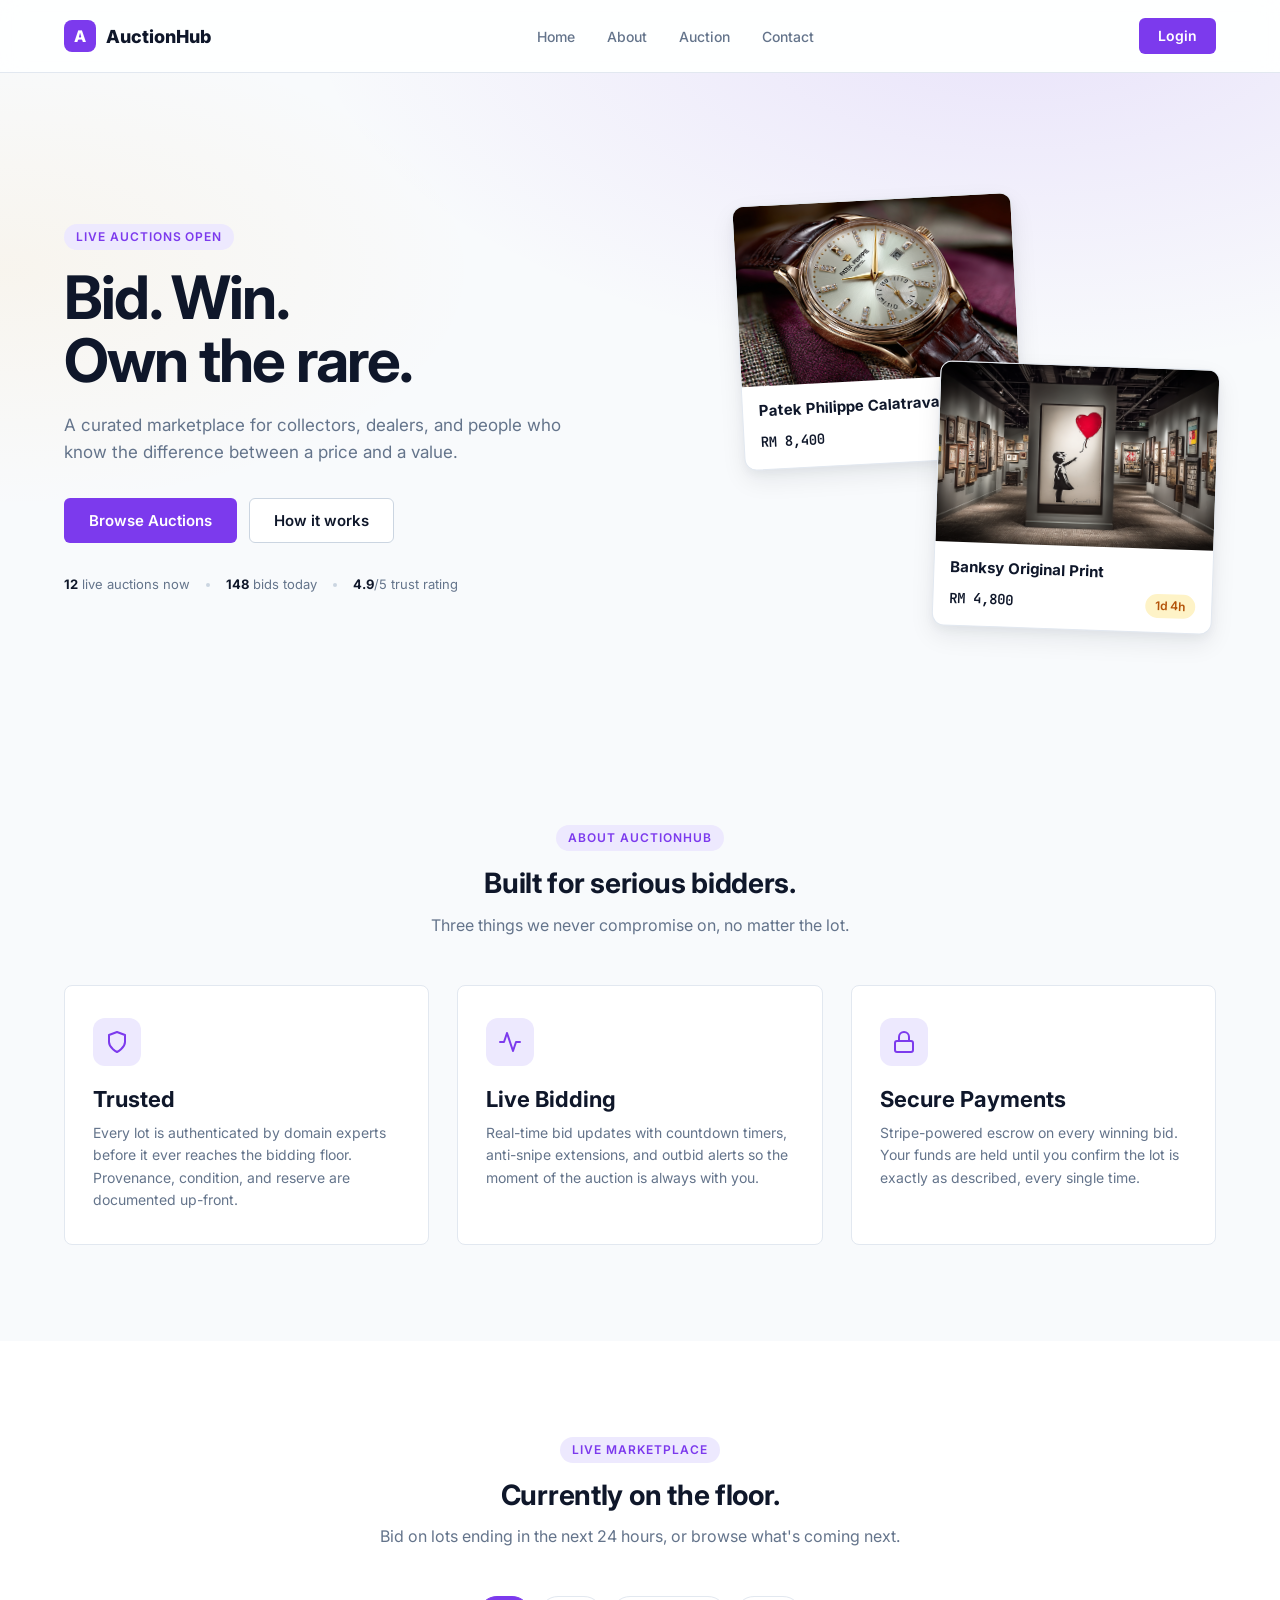
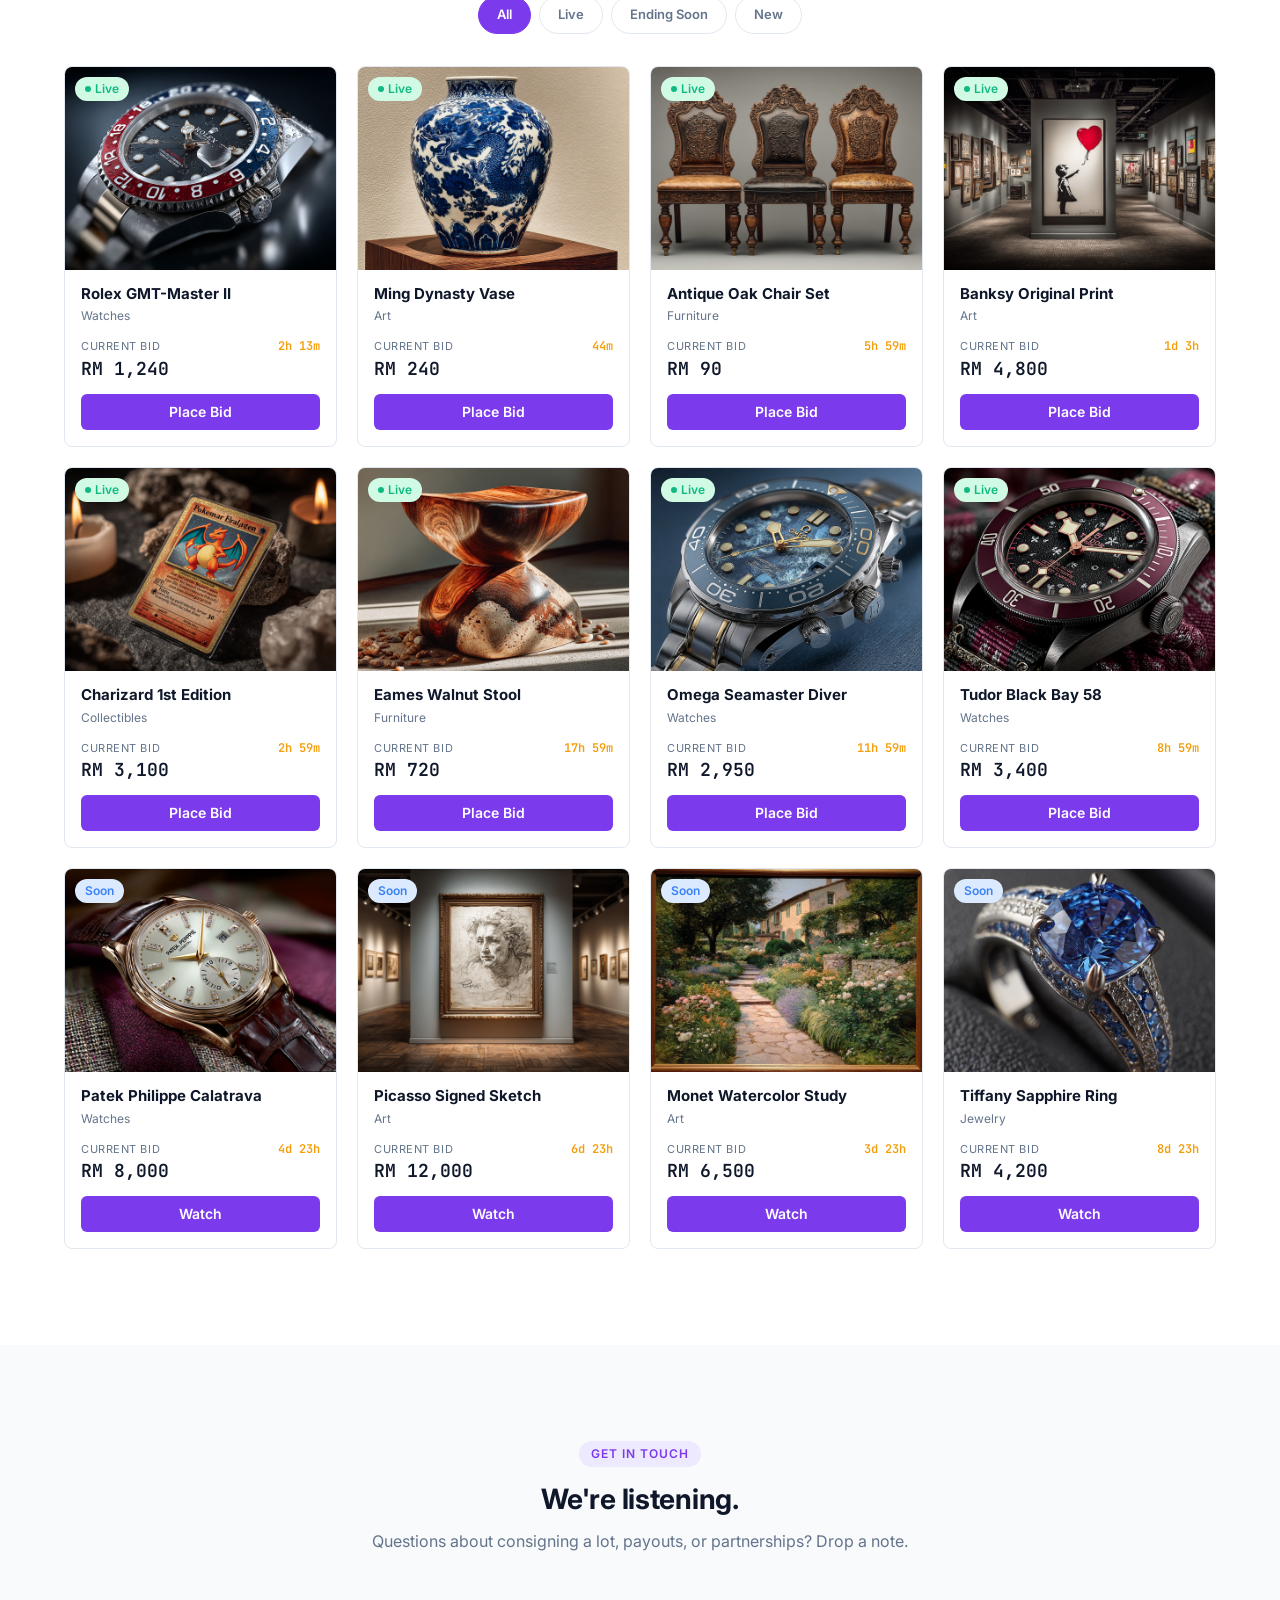
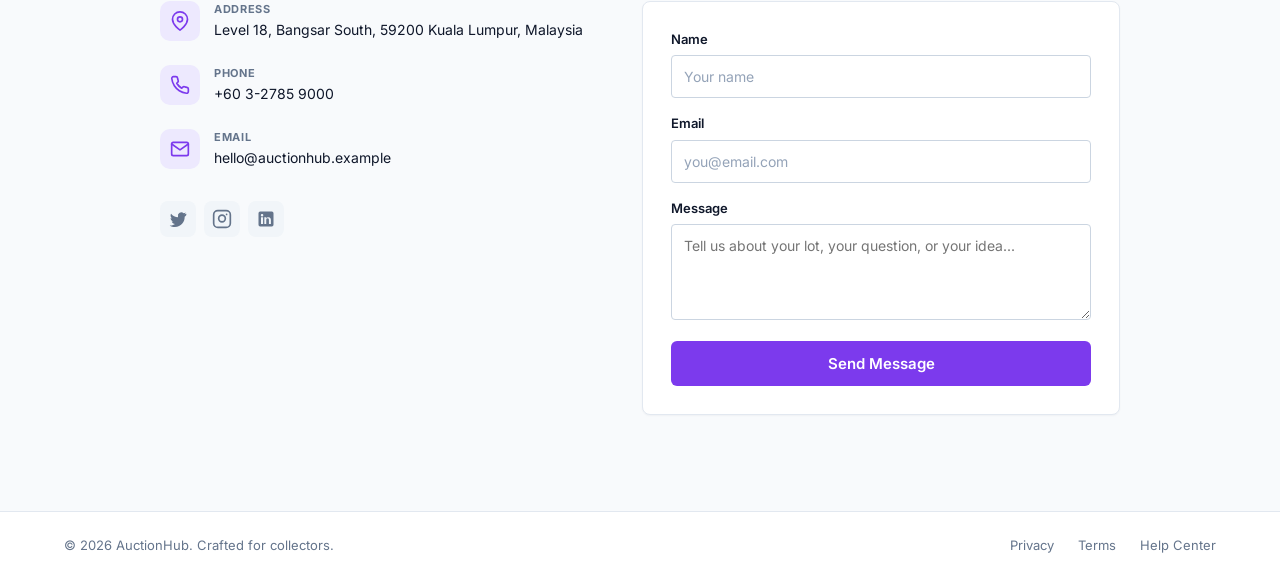
==== commit 46d11e0c: "[Phase 8/Task 2] Wire Local Images - data.js paths plus productImagePath helper plus all renderers p" ====
--- a/admin/auctions.html
+++ b/admin/auctions.html
@@ -52,11 +52,22 @@
         </div>
       </div>
       <div class="topbar-right">
-        <button class="btn btn-primary"><svg class="icon-sm" viewBox="0 0 24 24" fill="none" stroke="currentColor" stroke-width="2.5" stroke-linecap="round" stroke-linejoin="round"><line x1="12" y1="5" x2="12" y2="19"/><line x1="5" y1="12" x2="19" y2="12"/></svg> New Auction</button>
+        <button class="topbar-icon-btn" aria-label="Notifications">
+          <svg class="icon" viewBox="0 0 24 24" fill="none" stroke="currentColor" stroke-width="2" stroke-linecap="round" stroke-linejoin="round"><path d="M18 8A6 6 0 0 0 6 8c0 7-3 9-3 9h18s-3-2-3-9"/><path d="M13.73 21a2 2 0 0 1-3.46 0"/></svg>
+          <span class="dot-notify"></span>
+        </button>
       </div>
     </header>
 
     <main class="page">
+
+      <!-- Page actions: New Auction (was in topbar) -->
+      <div class="page-actions" style="justify-content:flex-end">
+        <button class="btn btn-primary">
+          <svg class="icon-sm" viewBox="0 0 24 24" fill="none" stroke="currentColor" stroke-width="2.5" stroke-linecap="round" stroke-linejoin="round"><line x1="12" y1="5" x2="12" y2="19"/><line x1="5" y1="12" x2="19" y2="12"/></svg>
+          New Auction
+        </button>
+      </div>
 
       <div class="tabs" id="auction-tabs">
         <button class="tab is-active" data-tab="live">Live <span class="tab-count" id="count-live">0</span></button>
@@ -79,6 +90,7 @@
             </thead>
             <tbody id="auctions-tbody"></tbody>
           </table>
+          <div class="m-list" id="auctions-mlist"></div>
         </div>
       </section>
 
@@ -150,13 +162,43 @@
 
   function paint() {
     const list = AUCTIONS.filter(a => a.status === activeTab);
+    if (list.length === 0) {
+      document.getElementById("auctions-tbody").innerHTML =
+        '<tr><td colspan="6" style="padding:48px;text-align:center;color:var(--text-muted);font-size:14px">No auctions in this view.</td></tr>';
+      document.getElementById("auctions-mlist").innerHTML =
+        '<div class="m-list-empty">No auctions in this view.</div>';
+      return;
+    }
+
+    /* Mobile cards */
+    document.getElementById("auctions-mlist").innerHTML = list.map(function (a) {
+      const product = findProduct(a.productId);
+      if (!product) return "";
+      const timeStr = a.status === "live" ? timeLeft(a.endsAt) :
+                      a.status === "scheduled" ? "Starts " + timeLeft(a.startsAt) :
+                      "Ended";
+      return [
+        '<div class="m-card" data-detail="' + a.id + '">',
+          '<div class="m-card-thumb" style="background-image:url(\'' + productImagePath(product.image) + '\')"></div>',
+          '<div class="m-card-body">',
+            '<div class="m-card-row1">',
+              '<div class="m-card-title">' + escapeHtmlAdmin(product.name) + '</div>',
+              statusPill(a.status),
+            '</div>',
+            '<div class="m-card-meta">' + escapeHtmlAdmin(product.category) + ' · <span class="price" style="color:var(--primary)">' + formatRMFull(a.currentBid) + '</span></div>',
+            '<div class="m-card-meta">' + timeStr + ' · <span class="num">' + a.bidCount + '</span> bids</div>',
+          '</div>',
+        '</div>'
+      ].join("");
+    }).join("");
+
     document.getElementById("auctions-tbody").innerHTML = list.map(function (a) {
       const product = findProduct(a.productId);
       if (!product) return "";
       return [
         '<tr class="row-clickable" data-detail="' + a.id + '">',
           '<td><div class="item-cell">',
-            '<div class="item-thumb" style="background-image:url(\'' + product.image + '\')"></div>',
+            '<div class="item-thumb" style="background-image:url(\'' + productImagePath(product.image) + '\')"></div>',
             '<div><div style="font-weight:600">' + escapeHtmlAdmin(product.name) + '</div>',
             '<div class="text-xs text-muted">' + escapeHtmlAdmin(product.category) + '</div></div>',
           '</div></td>',
@@ -186,7 +228,7 @@
     const body = document.getElementById("detail-body");
     body.innerHTML = [
       '<div class="bid-context" style="margin-bottom:20px">',
-        '<div class="bid-context-img" style="background-image:url(\'' + product.image + '\')"></div>',
+        '<div class="bid-context-img" style="background-image:url(\'' + productImagePath(product.image) + '\')"></div>',
         '<div class="bid-context-body">',
           '<div class="bid-context-title">' + escapeHtmlAdmin(product.name) + '</div>',
           '<div class="bid-context-meta">',
--- a/assets/css/admin.css
+++ b/assets/css/admin.css
@@ -207,6 +207,46 @@
 }
 .page-greeting { font-size: 15px; color: var(--text-muted); margin-top: 4px; }
 
+/* ---------- Page Actions (search + primary action above content) ---------- */
+.page-actions {
+  display: flex;
+  align-items: center;
+  justify-content: space-between;
+  gap: 12px;
+  flex-wrap: wrap;
+  margin-bottom: 16px;
+}
+.page-actions > .search-input {
+  flex: 1;
+  max-width: none;
+}
+.page-actions > .btn {
+  flex-shrink: 0;
+  min-height: 44px;
+}
+@media (max-width: 520px) {
+  .page-actions > .search-input,
+  .page-actions > .btn {
+    flex: 1 1 100%;
+  }
+  .page-actions > .btn {
+    min-height: 48px;
+  }
+}
+
+/* Filter row: two selects share one row */
+.filter-row {
+  display: flex;
+  gap: 12px;
+  margin-bottom: 16px;
+  flex-wrap: wrap;
+}
+.filter-row > .select {
+  flex: 1;
+  min-width: 0;
+  max-width: none;
+}
+
 /* ---------- Stat cards ---------- */
 .stats {
   display: grid;
@@ -390,13 +430,22 @@
   border-bottom: 1px solid var(--border);
   margin-bottom: 24px;
   overflow-x: auto;
-}
+  /* Hide scrollbar (still scrollable via swipe/drag) */
+  scrollbar-width: none;          /* Firefox */
+  -ms-overflow-style: none;       /* IE/legacy Edge */
+}
+.tabs::-webkit-scrollbar { display: none; } /* Chromium/Safari */
+
 .tab {
   padding: 10px 16px;
   font-size: 14px;
   font-weight: 600;
   color: var(--text-muted);
   border-bottom: 2px solid transparent;
+  /* Pull tab down 1px so its border overlaps the parent .tabs border-bottom -
+     active state's 2px primary line cleanly covers the 1px gray instead of
+     stacking under it (fixes the doubled-underline glitch on inactive tabs) */
+  margin-bottom: -1px;
   transition: color var(--t), border-color var(--t);
   white-space: nowrap;
   background: none;
@@ -493,6 +542,84 @@
 }
 .timeline-item.is-done::before { background: var(--success); }
 .timeline-when { font-size: 11px; color: var(--text-muted); margin-top: 2px; }
+
+/* ---------- Mobile Card List (Pattern 2) ---------- */
+/* Hidden on desktop; revealed inside the 880px breakpoint below */
+.m-list { display: none; padding: 12px; }
+
+.m-card {
+  display: flex;
+  align-items: center;
+  gap: 12px;
+  padding: 12px;
+  background: var(--surface);
+  border: 1px solid var(--border);
+  border-radius: var(--r-card);
+  margin-bottom: 8px;
+  cursor: pointer;
+  transition: background var(--t-fast), transform var(--t-fast);
+}
+.m-card:active { transform: scale(0.99); }
+.m-card:hover  { background: var(--surface-2); }
+
+.m-card-thumb {
+  width: 56px;
+  height: 56px;
+  border-radius: 8px;
+  background-size: cover;
+  background-position: center;
+  background-color: var(--surface-2);
+  flex-shrink: 0;
+}
+.m-card-body {
+  flex: 1;
+  min-width: 0;
+  display: flex;
+  flex-direction: column;
+  gap: 3px;
+}
+.m-card-row1 {
+  display: flex;
+  align-items: center;
+  justify-content: space-between;
+  gap: 8px;
+}
+.m-card-title {
+  font-weight: 700;
+  font-size: 14px;
+  color: var(--text);
+  overflow: hidden;
+  text-overflow: ellipsis;
+  white-space: nowrap;
+  flex: 1;
+  min-width: 0;
+}
+.m-card-meta {
+  font-size: 12px;
+  color: var(--text-muted);
+  overflow: hidden;
+  text-overflow: ellipsis;
+  white-space: nowrap;
+}
+.m-card-meta .num,
+.m-card-meta .price {
+  color: var(--text);
+  font-weight: 600;
+  font-family: var(--font-mono);
+}
+.m-card-chev {
+  color: var(--text-subtle);
+  flex-shrink: 0;
+}
+.m-list-empty {
+  padding: 48px 16px;
+  text-align: center;
+  color: var(--text-muted);
+  font-size: 14px;
+  background: var(--surface);
+  border: 1px solid var(--border);
+  border-radius: var(--r-card);
+}
 
 /* ---------- Responsive (admin) ---------- */
 @media (max-width: 1100px) {
@@ -522,6 +649,11 @@
   .topbar { padding: 0 16px; }
   .page { padding: 16px; }
   .form-row { grid-template-columns: 1fr; }
+
+  /* Pattern 2 swap: hide tables, show mobile card lists */
+  .panel-body > .atable { display: none; }
+  .panel-body > .m-list,
+  .m-list                 { display: block; }
 }
 
 @media (max-width: 520px) {
